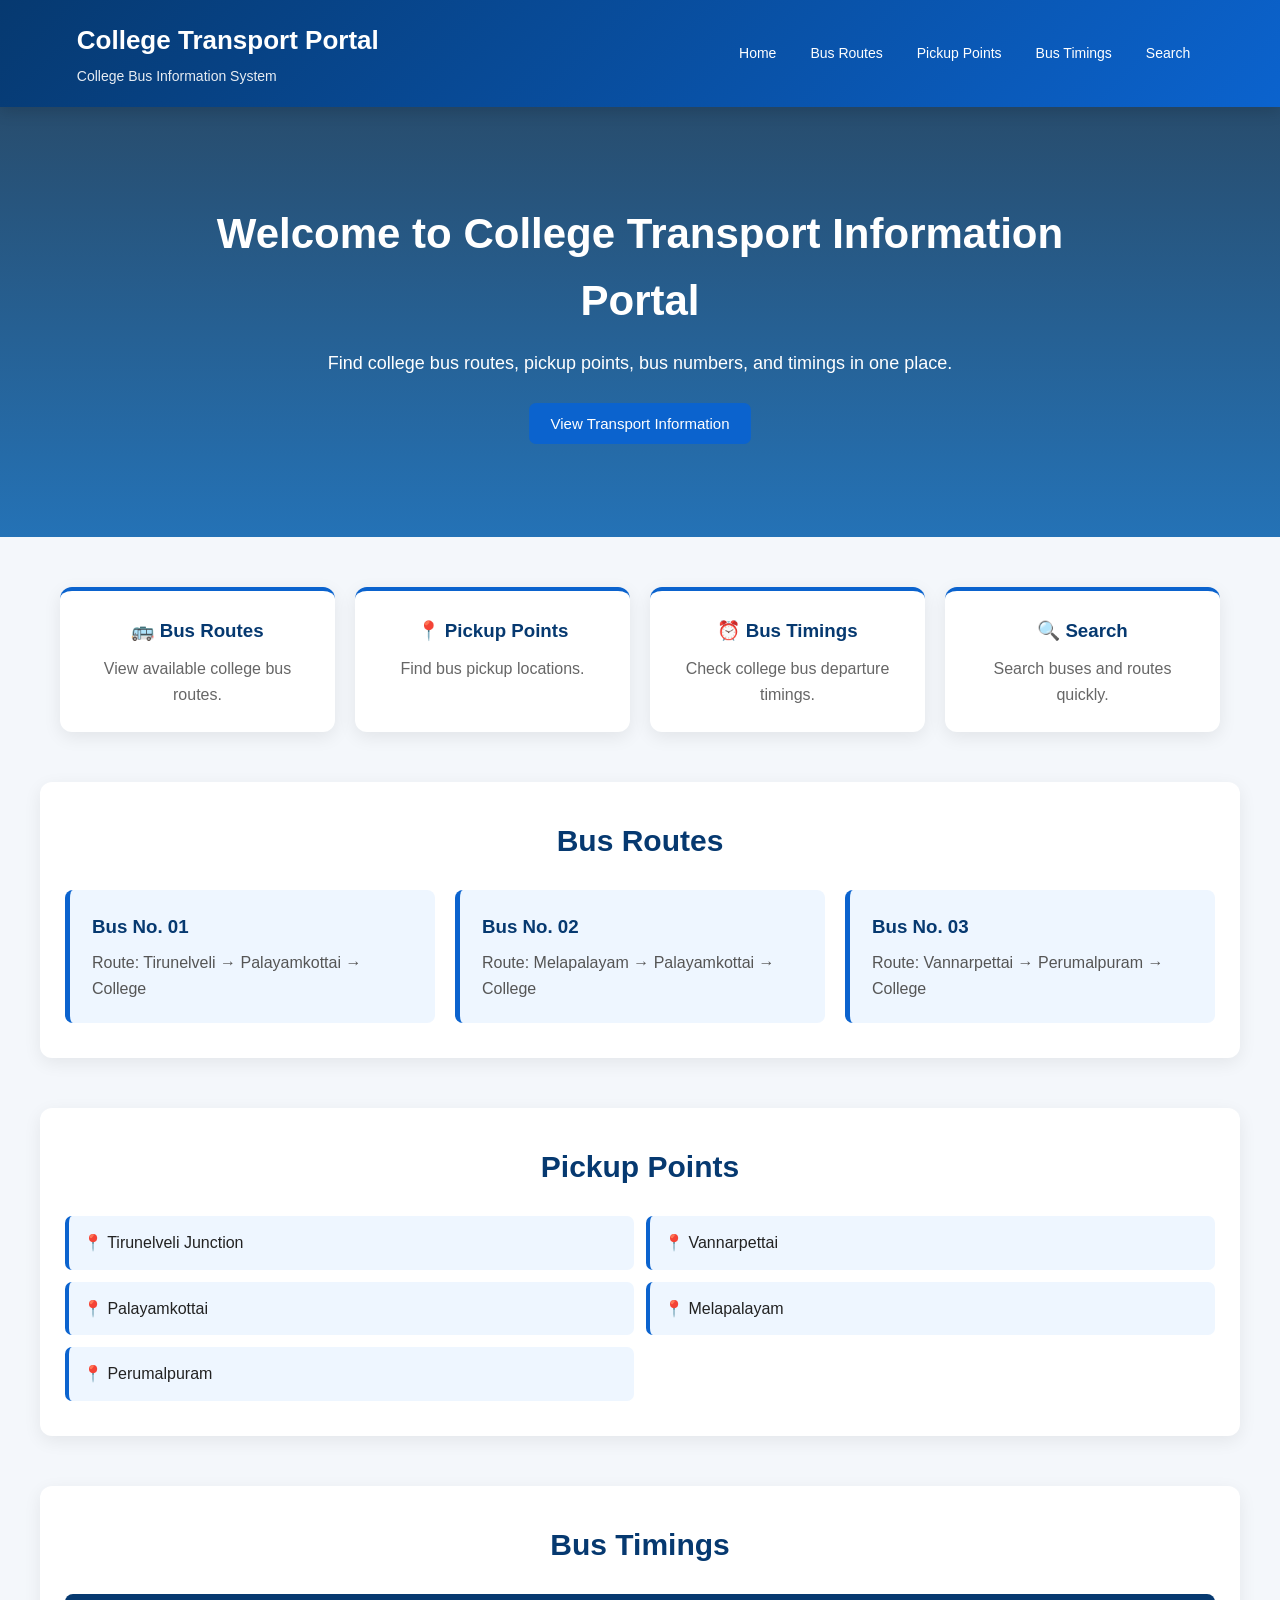
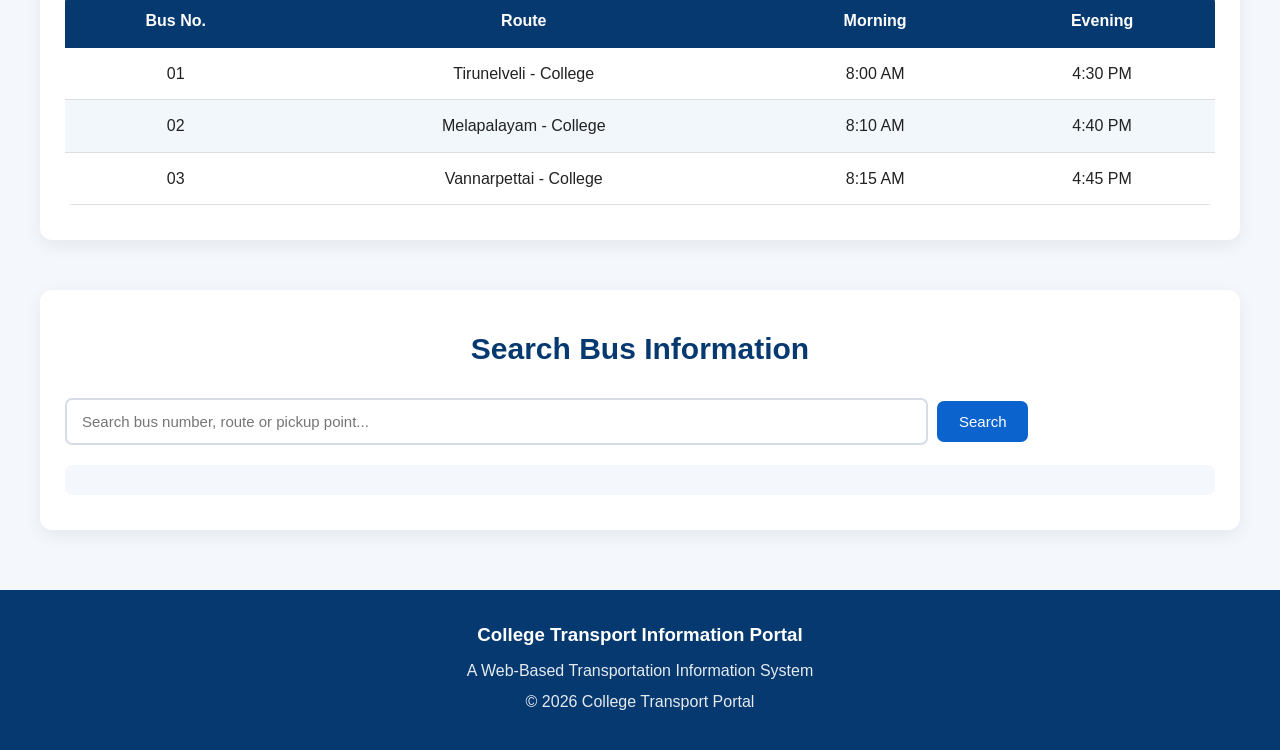
==== 1/index.html @ a5f587d5 "Add files via upload" ====
<!DOCTYPE html>
<html lang="en">
<head>
    <meta charset="UTF-8">
    <meta name="viewport" content="width=device-width, initial-scale=1.0">

    <title>College Transport Information Portal</title>

    <!-- CSS file will be connected later -->
    <link rel="stylesheet" href="style.css">
</head>

<body>

    <!-- Header -->
    <header>
        <div class="logo">
            <h1>College Transport Portal</h1>
            <p>College Bus Information System</p>
        </div>

        <!-- Navigation -->
        <nav>
            <a href="#home">Home</a>
            <a href="#routes">Bus Routes</a>
            <a href="#pickup">Pickup Points</a>
            <a href="#timings">Bus Timings</a>
            <a href="#search">Search</a>
        </nav>
    </header>


    <!-- Home / Dashboard -->
    <main>

        <section id="home" class="hero">
            <h2>Welcome to College Transport Information Portal</h2>

            <p>
                Find college bus routes, pickup points, bus numbers,
                and timings in one place.
            </p>

            <button onclick="showMessage()">
                View Transport Information
            </button>
        </section>


        <!-- Dashboard Cards -->
        <section class="dashboard">

            <div class="card">
                <h3>🚌 Bus Routes</h3>
                <p>View available college bus routes.</p>
            </div>

            <div class="card">
                <h3>📍 Pickup Points</h3>
                <p>Find bus pickup locations.</p>
            </div>

            <div class="card">
                <h3>⏰ Bus Timings</h3>
                <p>Check college bus departure timings.</p>
            </div>

            <div class="card">
                <h3>🔍 Search</h3>
                <p>Search buses and routes quickly.</p>
            </div>

        </section>


        <!-- Bus Routes -->
        <section id="routes" class="section">

            <h2>Bus Routes</h2>

            <div class="bus-container">

                <div class="bus-card">
                    <h3>Bus No. 01</h3>
                    <p>Route: Tirunelveli → Palayamkottai → College</p>
                </div>

                <div class="bus-card">
                    <h3>Bus No. 02</h3>
                    <p>Route: Melapalayam → Palayamkottai → College</p>
                </div>

                <div class="bus-card">
                    <h3>Bus No. 03</h3>
                    <p>Route: Vannarpettai → Perumalpuram → College</p>
                </div>

            </div>

        </section>


        <!-- Pickup Points -->
        <section id="pickup" class="section">

            <h2>Pickup Points</h2>

            <ul class="pickup-list">
                <li>📍 Tirunelveli Junction</li>
                <li>📍 Vannarpettai</li>
                <li>📍 Palayamkottai</li>
                <li>📍 Melapalayam</li>
                <li>📍 Perumalpuram</li>
            </ul>

        </section>


        <!-- Bus Timings -->
        <section id="timings" class="section">

            <h2>Bus Timings</h2>

            <table>
                <thead>
                    <tr>
                        <th>Bus No.</th>
                        <th>Route</th>
                        <th>Morning</th>
                        <th>Evening</th>
                    </tr>
                </thead>

                <tbody>
                    <tr>
                        <td>01</td>
                        <td>Tirunelveli - College</td>
                        <td>8:00 AM</td>
                        <td>4:30 PM</td>
                    </tr>

                    <tr>
                        <td>02</td>
                        <td>Melapalayam - College</td>
                        <td>8:10 AM</td>
                        <td>4:40 PM</td>
                    </tr>

                    <tr>
                        <td>03</td>
                        <td>Vannarpettai - College</td>
                        <td>8:15 AM</td>
                        <td>4:45 PM</td>
                    </tr>
                </tbody>
            </table>

        </section>


        <!-- Search -->
        <section id="search" class="section">

            <h2>Search Bus Information</h2>

            <input
                type="text"
                id="searchInput"
                placeholder="Search bus number, route or pickup point..."
            >

            <button onclick="searchBus()">Search</button>

            <div id="searchResult"></div>

        </section>

    </main>


    <!-- Footer -->
    <footer>

        <h3>College Transport Information Portal</h3>

        <p>
            A Web-Based Transportation Information System
        </p>

        <p>
            © 2026 College Transport Portal
        </p>

    </footer>


    <!-- JavaScript file will be connected later -->
    <script src="script.js"></script>

</body>
</html>
---- 1/style.css ----
/* =========================================
   COLLEGE TRANSPORT INFORMATION PORTAL
   style.css
   ========================================= */

/* ---------- General Reset ---------- */

* {
    margin: 0;
    padding: 0;
    box-sizing: border-box;
}

html {
    scroll-behavior: smooth;
}

body {
    font-family: Arial, Helvetica, sans-serif;
    background: #f4f7fb;
    color: #222;
    line-height: 1.6;
}


/* ---------- Header ---------- */

header {
    background: linear-gradient(135deg, #063970, #0b63ce);
    color: white;
    padding: 20px 6%;
    display: flex;
    align-items: center;
    justify-content: space-between;
    gap: 20px;
    position: sticky;
    top: 0;
    z-index: 1000;
    box-shadow: 0 4px 15px rgba(0, 0, 0, 0.15);
}

.logo h1 {
    font-size: 26px;
    margin-bottom: 3px;
}

.logo p {
    font-size: 14px;
    opacity: 0.9;
}


/* ---------- Navigation ---------- */

nav {
    display: flex;
    flex-wrap: wrap;
    gap: 8px;
}

nav a {
    color: white;
    text-decoration: none;
    padding: 9px 13px;
    border-radius: 6px;
    font-size: 14px;
    transition: 0.3s;
}

nav a:hover {
    background: rgba(255, 255, 255, 0.2);
}


/* ---------- Hero Section ---------- */

.hero {
    min-height: 430px;
    padding: 80px 20px;
    display: flex;
    flex-direction: column;
    align-items: center;
    justify-content: center;
    text-align: center;

    background:
        linear-gradient(rgba(4, 47, 85, 0.85), rgba(0, 91, 170, 0.85)),
        url("https://images.unsplash.com/photo-1544620347-c4fd4a3d5957?auto=format&fit=crop&w=1600&q=80");

    background-size: cover;
    background-position: center;
    color: white;
}

.hero h2 {
    max-width: 850px;
    font-size: 42px;
    margin-bottom: 15px;
}

.hero p {
    max-width: 700px;
    font-size: 18px;
    margin-bottom: 25px;
}


/* ---------- Buttons ---------- */

button {
    border: none;
    background: #0b63ce;
    color: white;
    padding: 12px 22px;
    border-radius: 7px;
    cursor: pointer;
    font-size: 15px;
    transition: 0.3s;
}

button:hover {
    background: #063970;
    transform: translateY(-2px);
}


/* ---------- Dashboard ---------- */

.dashboard {
    max-width: 1200px;
    margin: 50px auto;
    padding: 0 20px;

    display: grid;
    grid-template-columns: repeat(4, 1fr);
    gap: 20px;
}

.card {
    background: white;
    padding: 25px;
    border-radius: 12px;
    text-align: center;
    box-shadow: 0 5px 18px rgba(0, 0, 0, 0.08);
    transition: 0.3s;
    border-top: 4px solid #0b63ce;
}

.card:hover {
    transform: translateY(-7px);
    box-shadow: 0 10px 25px rgba(0, 0, 0, 0.14);
}

.card h3 {
    color: #063970;
    margin-bottom: 10px;
}

.card p {
    color: #666;
}


/* ---------- Common Sections ---------- */

.section {
    max-width: 1200px;
    margin: 50px auto;
    padding: 35px 25px;
    background: white;
    border-radius: 12px;
    box-shadow: 0 5px 18px rgba(0, 0, 0, 0.07);
}

.section h2 {
    text-align: center;
    color: #063970;
    font-size: 30px;
    margin-bottom: 25px;
}


/* ---------- Bus Cards ---------- */

.bus-container {
    display: grid;
    grid-template-columns: repeat(3, 1fr);
    gap: 20px;
}

.bus-card {
    padding: 22px;
    background: #eef6ff;
    border-left: 5px solid #0b63ce;
    border-radius: 8px;
    transition: 0.3s;
}

.bus-card:hover {
    transform: translateY(-5px);
    background: #e3f0ff;
}

.bus-card h3 {
    color: #063970;
    margin-bottom: 8px;
}

.bus-card p {
    color: #555;
}


/* ---------- Pickup Points ---------- */

.pickup-list {
    list-style: none;
    display: grid;
    grid-template-columns: repeat(2, 1fr);
    gap: 12px;
}

.pickup-list li {
    background: #eef6ff;
    padding: 14px;
    border-radius: 7px;
    border-left: 4px solid #0b63ce;
    transition: 0.3s;
}

.pickup-list li:hover {
    transform: translateX(5px);
    background: #e3f0ff;
}


/* ---------- Timings Table ---------- */

table {
    width: 100%;
    border-collapse: collapse;
    overflow: hidden;
    border-radius: 8px;
}

th {
    background: #063970;
    color: white;
    padding: 14px;
    text-align: center;
}

td {
    padding: 13px;
    text-align: center;
    border-bottom: 1px solid #ddd;
}

tr:nth-child(even) {
    background: #f2f7fc;
}

tr:hover {
    background: #e4f1ff;
}


/* ---------- Search ---------- */

#searchInput {
    width: 75%;
    padding: 13px 15px;
    border: 2px solid #d5dce5;
    border-radius: 7px;
    outline: none;
    font-size: 15px;
    margin-right: 5px;
}

#searchInput:focus {
    border-color: #0b63ce;
}

#searchResult {
    margin-top: 20px;
    padding: 15px;
    border-radius: 7px;
    background: #f4f8fc;
    min-height: 20px;
}


/* ---------- Footer ---------- */

footer {
    background: #063970;
    color: white;
    text-align: center;
    padding: 30px 20px;
    margin-top: 60px;
}

footer h3 {
    margin-bottom: 8px;
}

footer p {
    margin: 5px 0;
    opacity: 0.9;
}


/* =========================================
   RESPONSIVE DESIGN
   ========================================= */


/* ---------- Tablet ---------- */

@media (max-width: 900px) {

    header {
        flex-direction: column;
        text-align: center;
    }

    nav {
        justify-content: center;
    }

    .dashboard {
        grid-template-columns: repeat(2, 1fr);
    }

    .bus-container {
        grid-template-columns: repeat(2, 1fr);
    }

    .hero h2 {
        font-size: 34px;
    }
}


/* ---------- Mobile ---------- */

@media (max-width: 600px) {

    header {
        padding: 16px 15px;
    }

    .logo h1 {
        font-size: 21px;
    }

    nav {
        width: 100%;
        flex-direction: column;
        gap: 4px;
    }

    nav a {
        width: 100%;
        text-align: center;
        background: rgba(255, 255, 255, 0.1);
    }

    .hero {
        min-height: 380px;
        padding: 60px 15px;
    }

    .hero h2 {
        font-size: 28px;
    }

    .hero p {
        font-size: 16px;
    }

    .dashboard {
        grid-template-columns: 1fr;
        margin: 30px auto;
    }

    .bus-container {
        grid-template-columns: 1fr;
    }

    .pickup-list {
        grid-template-columns: 1fr;
    }

    .section {
        margin: 30px 12px;
        padding: 25px 15px;
    }

    .section h2 {
        font-size: 25px;
    }

    table {
        font-size: 13px;
    }

    th,
    td {
        padding: 9px 5px;
    }

    #searchInput {
        width: 100%;
        margin-bottom: 10px;
    }

    #search button {
        width: 100%;
    }
}


/* ---------- Small Mobile ---------- */

@media (max-width: 400px) {

    .hero h2 {
        font-size: 24px;
    }

    .hero p {
        font-size: 14px;
    }

    .card {
        padding: 20px 15px;
    }

    .section {
        padding: 20px 12px;
    }

    table {
        font-size: 11px;
    }
}
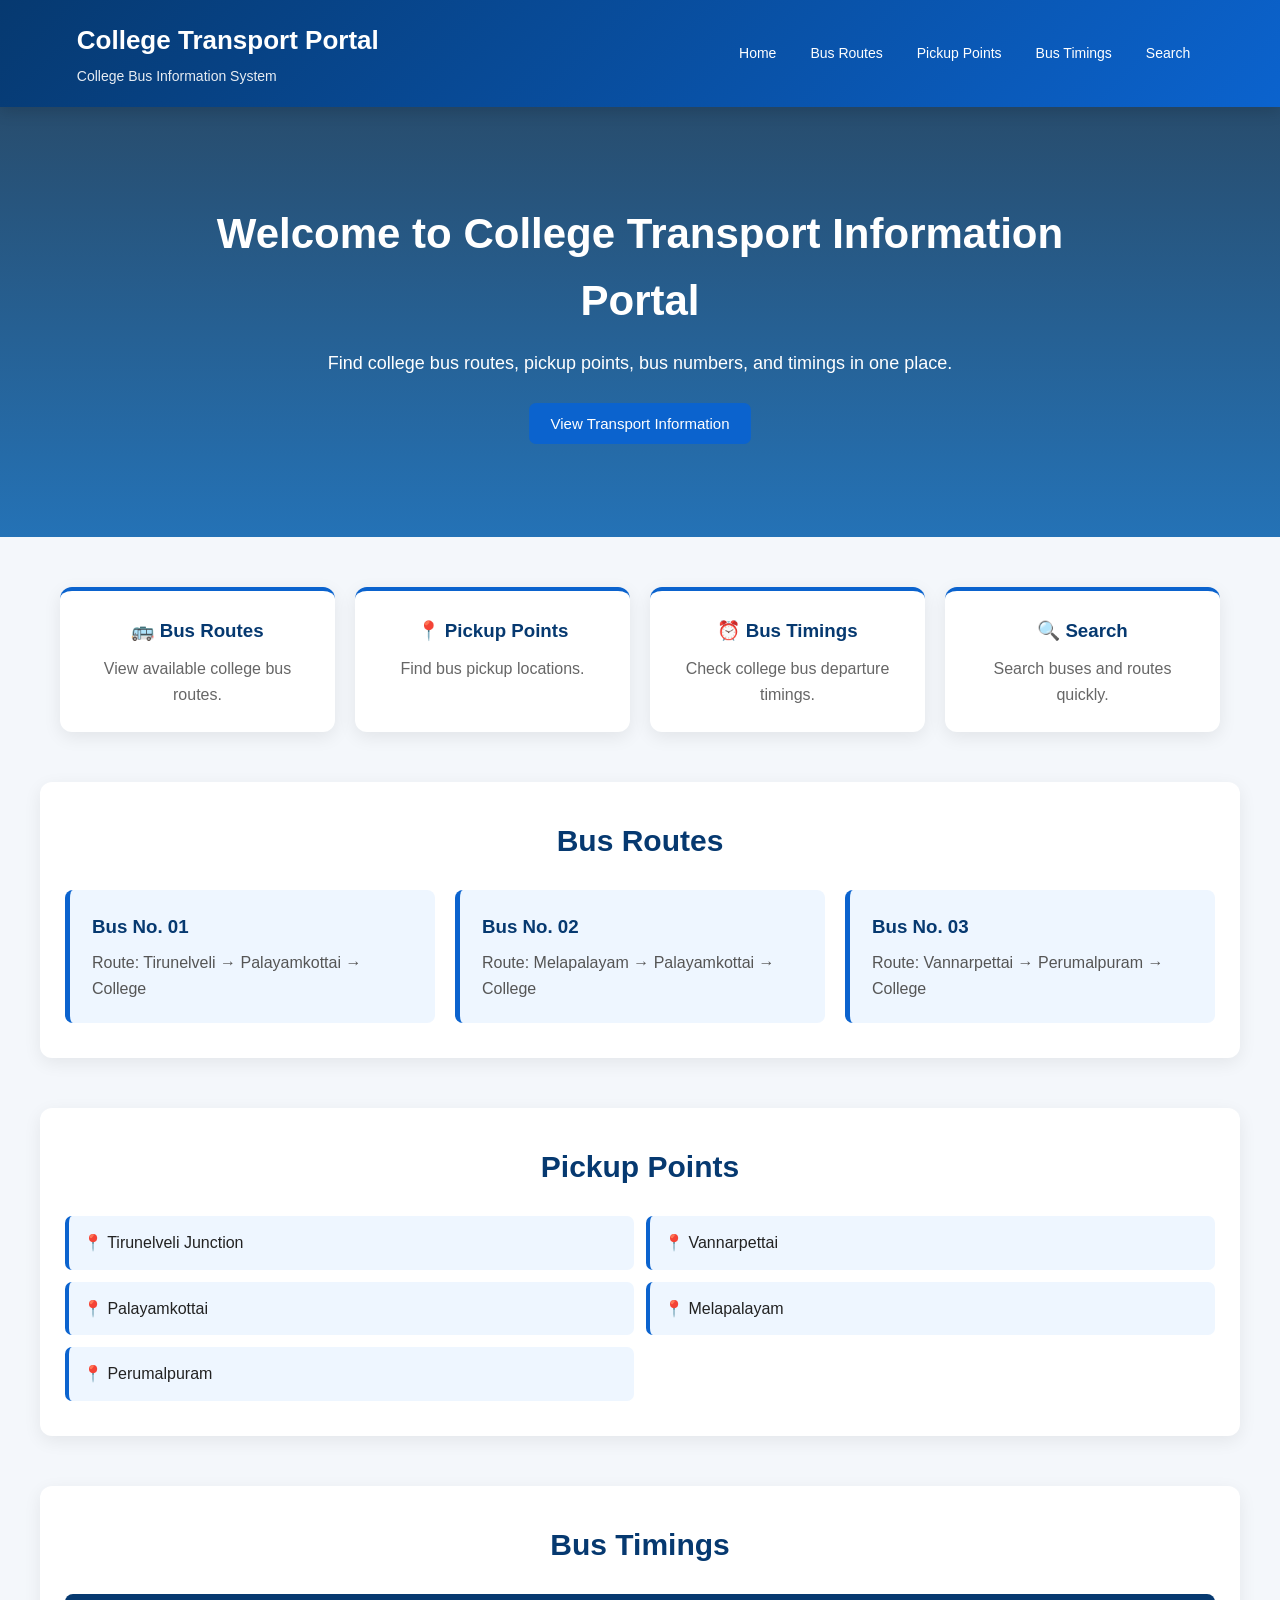
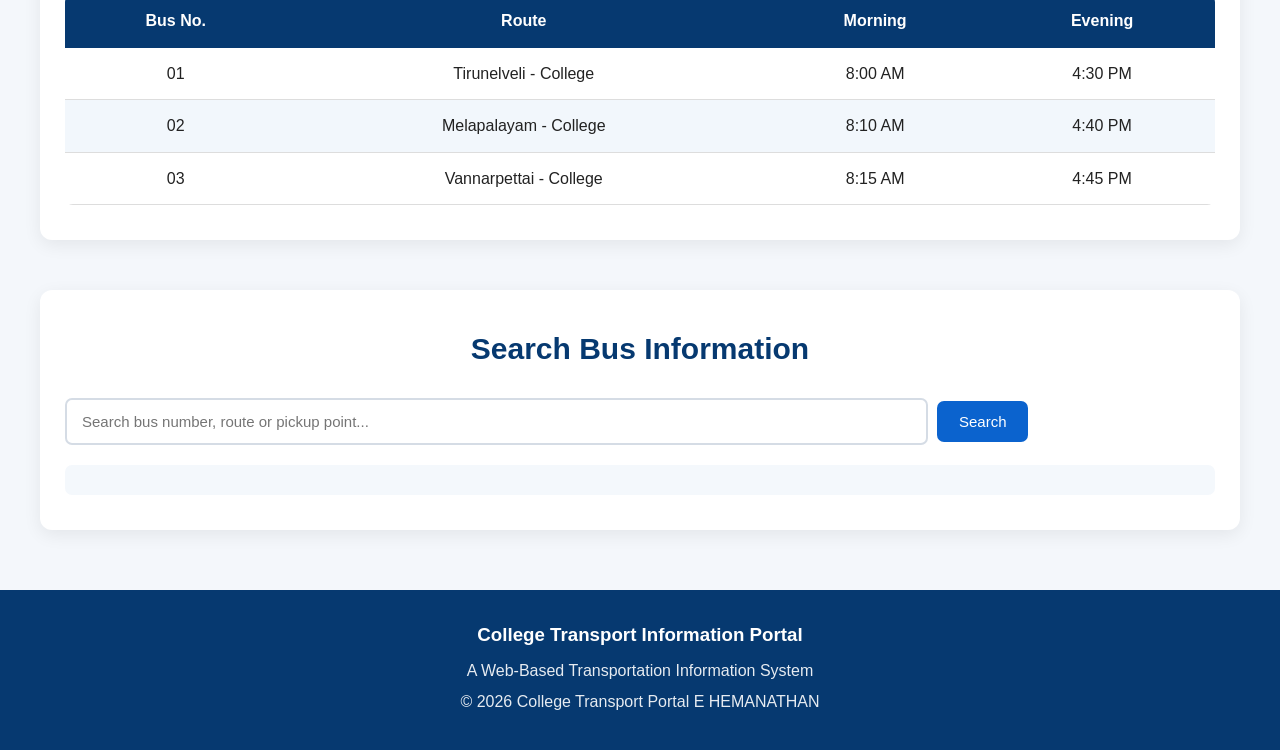
==== commit 2f8c5e0b: "Update index.html" ====
--- a/1/index.html
+++ b/1/index.html
@@ -188,7 +188,7 @@
         </p>
 
         <p>
-            © 2026 College Transport Portal
+            © 2026 College Transport Portal E HEMANATHAN
         </p>
 
     </footer>
@@ -198,4 +198,4 @@
     <script src="script.js"></script>
 
 </body>
-</html>+</html>
